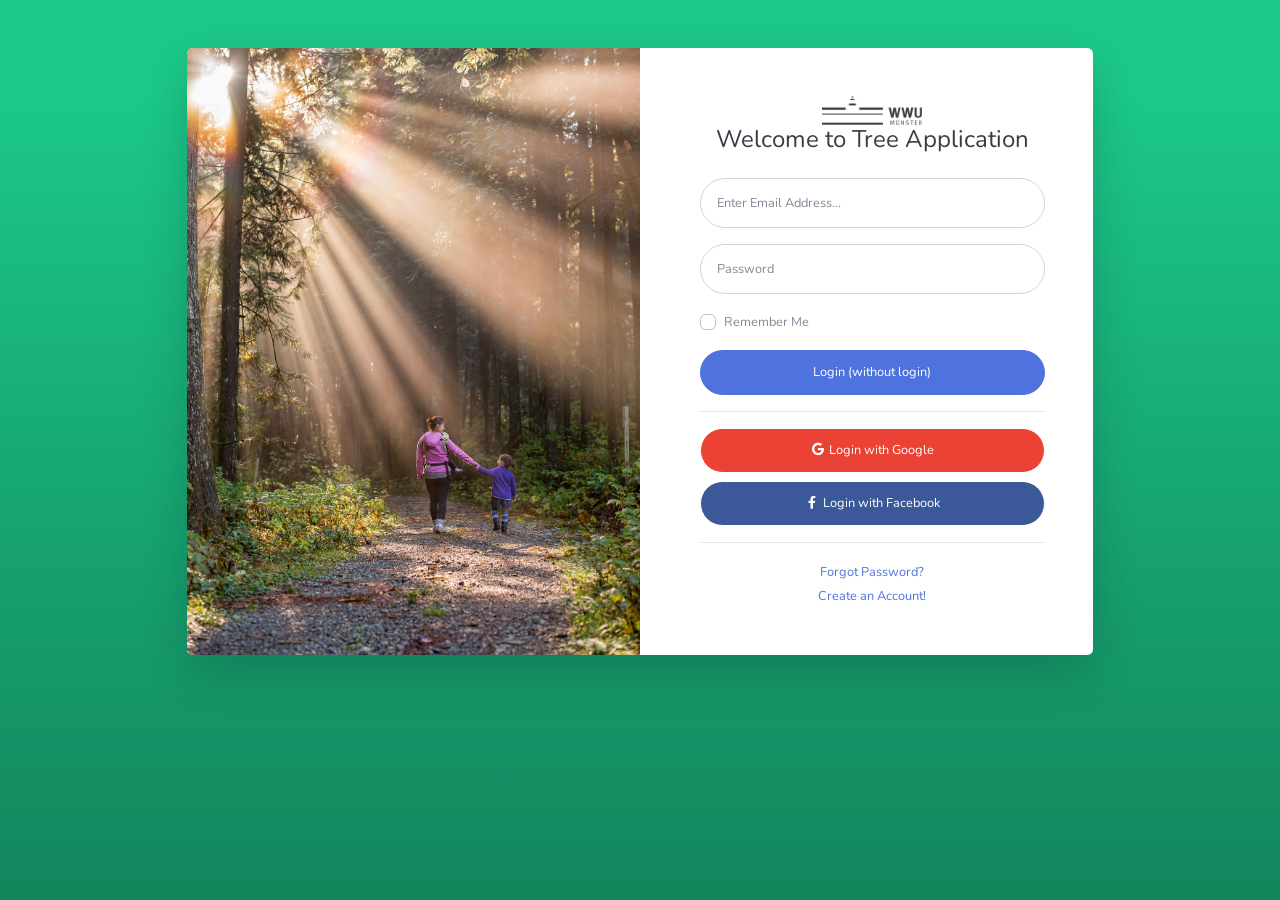
==== index.html @ 6c8595d1 "first commit (dashboard, loginpage,map)" ====
<!DOCTYPE html>
<html lang="en">

<head>

    <meta charset="utf-8">
    <meta http-equiv="X-UA-Compatible" content="IE=edge">
    <meta name="viewport" content="width=device-width, initial-scale=1, shrink-to-fit=no">
    <meta name="description" content="">
    <meta name="author" content="">

    <title>Tree App - GINS</title>

    <!-- Custom fonts for this template-->
    <link href="vendor/fontawesome-free/css/all.min.css" rel="stylesheet" type="text/css">
    <link
        href="https://fonts.googleapis.com/css?family=Nunito:200,200i,300,300i,400,400i,600,600i,700,700i,800,800i,900,900i"
        rel="stylesheet">

    <!-- Custom styles for this template-->
    <link href="css/sb-admin-2.min.css" rel="stylesheet">

</head>

<body class="bg-gradient-success">

    <div class="container">

        <!-- Outer Row -->
        <div class="row justify-content-center">

            <div class="col-xl-10 col-lg-12 col-md-9">

                <div class="card o-hidden border-0 shadow-lg my-5">
                    <div class="card-body p-0">
                        <!-- Nested Row within Card Body -->
                        <div class="row">
                            <div class="col-lg-6 d-none d-lg-block bg-login-image"></div>
                            <div class="col-lg-6">
                                <div class="p-5">
                                    <div class="text-center">
                                        <img src="img/Logo_WWU_Münster.png" width="100px">
                                        <h1 class="h4 text-gray-900 mb-4">Welcome to Tree Application</h1>
                                    </div>
                                    <form class="user">
                                        <div class="form-group">
                                            <input type="email" class="form-control form-control-user"
                                                id="exampleInputEmail" aria-describedby="emailHelp"
                                                placeholder="Enter Email Address...">
                                        </div>
                                        <div class="form-group">
                                            <input type="password" class="form-control form-control-user"
                                                id="exampleInputPassword" placeholder="Password">
                                        </div>
                                        <div class="form-group">
                                            <div class="custom-control custom-checkbox small">
                                                <input type="checkbox" class="custom-control-input" id="customCheck">
                                                <label class="custom-control-label" for="customCheck">Remember
                                                    Me</label>
                                            </div>
                                        </div>
                                        <a href="treeapp.html" class="btn btn-primary btn-user btn-block">
                                            Login (without login)
                                        </a>
                                        <hr>
                                        <a href="404.html" class="btn btn-google btn-user btn-block">
                                            <i class="fab fa-google fa-fw"></i> Login with Google
                                        </a>
                                        <a href="404.html" class="btn btn-facebook btn-user btn-block">
                                            <i class="fab fa-facebook-f fa-fw"></i> Login with Facebook
                                        </a>
                                    </form>
                                    <hr>
                                    <div class="text-center">
                                        <a class="small" href="forgot-password.html">Forgot Password?</a>
                                    </div>
                                    <div class="text-center">
                                        <a class="small" href="register.html">Create an Account!</a>
                                    </div>
                                </div>
                            </div>
                        </div>
                    </div>
                </div>

            </div>

        </div>

    </div>

    <!-- Bootstrap core JavaScript-->
    <script src="vendor/jquery/jquery.min.js"></script>
    <script src="vendor/bootstrap/js/bootstrap.bundle.min.js"></script>

    <!-- Core plugin JavaScript-->
    <script src="vendor/jquery-easing/jquery.easing.min.js"></script>

    <!-- Custom scripts for all pages-->
    <script src="js/sb-admin-2.min.js"></script>

</body>

</html>
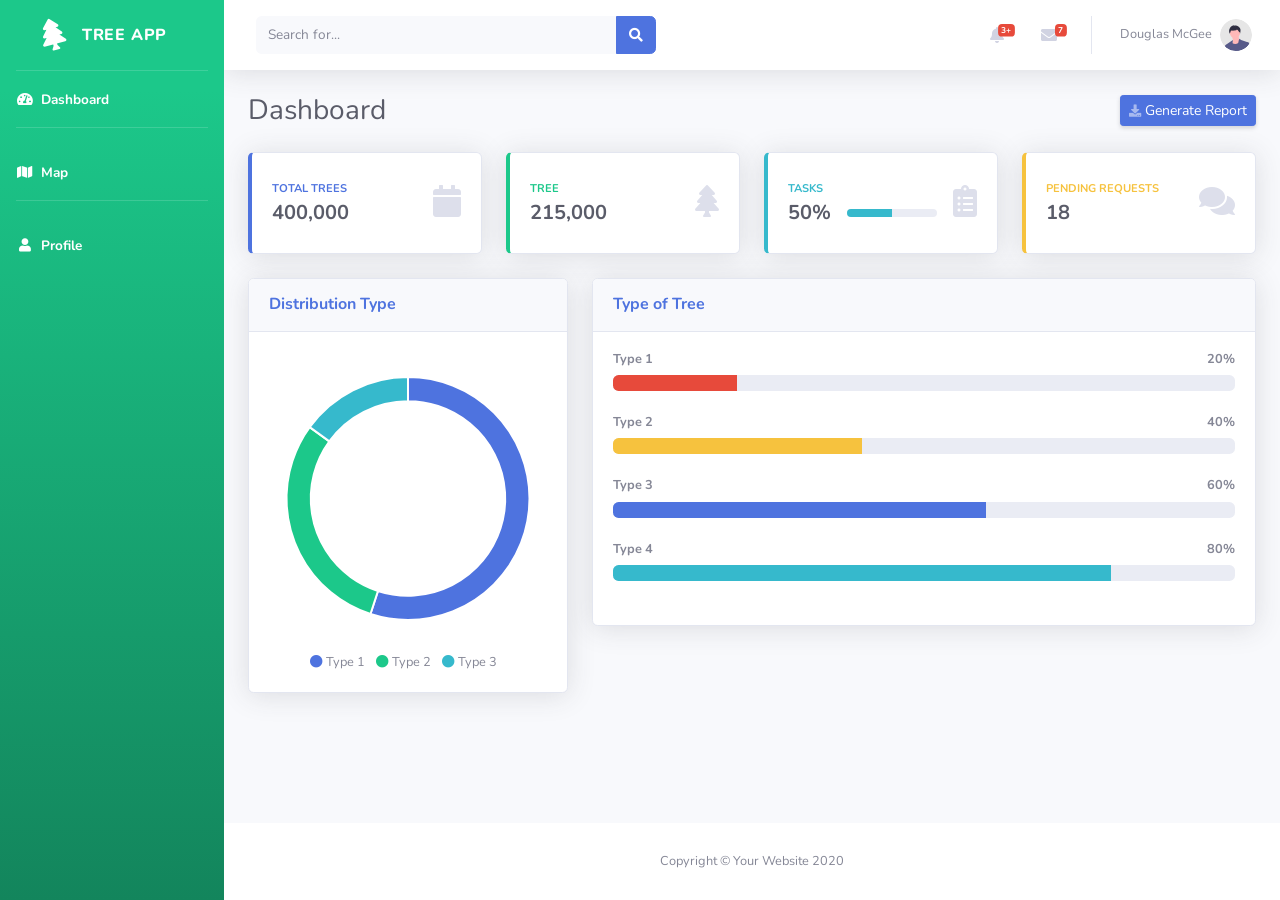
==== commit bd6128b8: "changes 20201223" ====
--- a/index.html
+++ b/index.html
@@ -9,7 +9,7 @@
     <meta name="description" content="">
     <meta name="author" content="">
 
-    <title>Tree App - GINS</title>
+    <title>TreeApp - Dashboard</title>
 
     <!-- Custom fonts for this template-->
     <link href="vendor/fontawesome-free/css/all.min.css" rel="stylesheet" type="text/css">
@@ -22,71 +22,477 @@
 
 </head>
 
-<body class="bg-gradient-success">
-
-    <div class="container">
-
-        <!-- Outer Row -->
-        <div class="row justify-content-center">
-
-            <div class="col-xl-10 col-lg-12 col-md-9">
-
-                <div class="card o-hidden border-0 shadow-lg my-5">
-                    <div class="card-body p-0">
-                        <!-- Nested Row within Card Body -->
-                        <div class="row">
-                            <div class="col-lg-6 d-none d-lg-block bg-login-image"></div>
-                            <div class="col-lg-6">
-                                <div class="p-5">
-                                    <div class="text-center">
-                                        <img src="img/Logo_WWU_Münster.png" width="100px">
-                                        <h1 class="h4 text-gray-900 mb-4">Welcome to Tree Application</h1>
-                                    </div>
-                                    <form class="user">
-                                        <div class="form-group">
-                                            <input type="email" class="form-control form-control-user"
-                                                id="exampleInputEmail" aria-describedby="emailHelp"
-                                                placeholder="Enter Email Address...">
-                                        </div>
-                                        <div class="form-group">
-                                            <input type="password" class="form-control form-control-user"
-                                                id="exampleInputPassword" placeholder="Password">
-                                        </div>
-                                        <div class="form-group">
-                                            <div class="custom-control custom-checkbox small">
-                                                <input type="checkbox" class="custom-control-input" id="customCheck">
-                                                <label class="custom-control-label" for="customCheck">Remember
-                                                    Me</label>
+<body id="page-top">
+
+    <!-- Page Wrapper -->
+    <div id="wrapper">
+
+        <!-- Sidebar -->
+        <ul class="navbar-nav bg-gradient-success sidebar sidebar-dark accordion" id="accordionSidebar">
+
+            <!-- Sidebar - Brand -->
+            <a class="sidebar-brand d-flex align-items-center justify-content-center" href="index.html">
+                <div class="sidebar-brand-icon rotate-n-15">
+                    <i class="fas fa-tree"></i>
+                </div>
+                <div class="sidebar-brand-text mx-3">Tree App</div>
+            </a>
+
+            <!-- Divider -->
+            <hr class="sidebar-divider my-0">
+
+            <!-- Nav Item - Dashboard -->
+            <li class="nav-item active">
+                <a class="nav-link" href="index.html">
+                    <i class="fas fa-fw fa-tachometer-alt"></i>
+                    <span>Dashboard</span></a>
+            </li>
+
+            <!-- Divider -->
+            <hr class="sidebar-divider">
+
+             <!-- Nav Item - Dashboard -->
+            <li class="nav-item active">
+                <a class="nav-link" href="map.html">
+                    <i class="fas fa-fw fa-map"></i>
+                    <span>Map</span></a>
+            </li>
+
+            <!-- Divider -->
+            <hr class="sidebar-divider">
+
+            <li class="nav-item active">
+                <a class="nav-link" href="profile.html">
+                    <i class="fas fa-fw fa-user"></i>
+                    <span>Profile</span></a>
+            </li>
+
+        </ul>
+        <!-- End of Sidebar -->
+
+        <!-- Content Wrapper -->
+        <div id="content-wrapper" class="d-flex flex-column">
+
+            <!-- Main Content -->
+            <div id="content">
+
+                <!-- Topbar -->
+                <nav class="navbar navbar-expand navbar-light bg-white topbar mb-4 static-top shadow">
+
+                    <!-- Sidebar Toggle (Topbar) -->
+                    <button id="sidebarToggleTop" class="btn btn-link d-md-none rounded-circle mr-3">
+                        <i class="fa fa-bars"></i>
+                    </button>
+
+                    <!-- Topbar Search -->
+                    <form
+                        class="d-none d-sm-inline-block form-inline mr-auto ml-md-3 my-2 my-md-0 mw-100 navbar-search">
+                        <div class="input-group">
+                            <input type="text" class="form-control bg-light border-0 small" placeholder="Search for..."
+                                aria-label="Search" aria-describedby="basic-addon2">
+                            <div class="input-group-append">
+                                <button class="btn btn-primary" type="button">
+                                    <i class="fas fa-search fa-sm"></i>
+                                </button>
+                            </div>
+                        </div>
+                    </form>
+
+                    <!-- Topbar Navbar -->
+                    <ul class="navbar-nav ml-auto">
+
+                        <!-- Nav Item - Search Dropdown (Visible Only XS) -->
+                        <li class="nav-item dropdown no-arrow d-sm-none">
+                            <a class="nav-link dropdown-toggle" href="#" id="searchDropdown" role="button"
+                                data-toggle="dropdown" aria-haspopup="true" aria-expanded="false">
+                                <i class="fas fa-search fa-fw"></i>
+                            </a>
+                            <!-- Dropdown - Messages -->
+                            <div class="dropdown-menu dropdown-menu-right p-3 shadow animated--grow-in"
+                                aria-labelledby="searchDropdown">
+                                <form class="form-inline mr-auto w-100 navbar-search">
+                                    <div class="input-group">
+                                        <input type="text" class="form-control bg-light border-0 small"
+                                            placeholder="Search for..." aria-label="Search"
+                                            aria-describedby="basic-addon2">
+                                        <div class="input-group-append">
+                                            <button class="btn btn-primary" type="button">
+                                                <i class="fas fa-search fa-sm"></i>
+                                            </button>
+                                        </div>
+                                    </div>
+                                </form>
+                            </div>
+                        </li>
+
+                        <!-- Nav Item - Alerts -->
+                        <li class="nav-item dropdown no-arrow mx-1">
+                            <a class="nav-link dropdown-toggle" href="#" id="alertsDropdown" role="button"
+                                data-toggle="dropdown" aria-haspopup="true" aria-expanded="false">
+                                <i class="fas fa-bell fa-fw"></i>
+                                <!-- Counter - Alerts -->
+                                <span class="badge badge-danger badge-counter">3+</span>
+                            </a>
+                            <!-- Dropdown - Alerts -->
+                            <div class="dropdown-list dropdown-menu dropdown-menu-right shadow animated--grow-in"
+                                aria-labelledby="alertsDropdown">
+                                <h6 class="dropdown-header">
+                                    Alerts Center
+                                </h6>
+                                <a class="dropdown-item d-flex align-items-center" href="#">
+                                    <div class="mr-3">
+                                        <div class="icon-circle bg-primary">
+                                            <i class="fas fa-file-alt text-white"></i>
+                                        </div>
+                                    </div>
+                                    <div>
+                                        <div class="small text-gray-500">December 12, 2019</div>
+                                        <span class="font-weight-bold">A new monthly report is ready to download!</span>
+                                    </div>
+                                </a>
+                                <a class="dropdown-item d-flex align-items-center" href="#">
+                                    <div class="mr-3">
+                                        <div class="icon-circle bg-success">
+                                            <i class="fas fa-donate text-white"></i>
+                                        </div>
+                                    </div>
+                                    <div>
+                                        <div class="small text-gray-500">December 7, 2019</div>
+                                        $290.29 has been deposited into your account!
+                                    </div>
+                                </a>
+                                <a class="dropdown-item d-flex align-items-center" href="#">
+                                    <div class="mr-3">
+                                        <div class="icon-circle bg-warning">
+                                            <i class="fas fa-exclamation-triangle text-white"></i>
+                                        </div>
+                                    </div>
+                                    <div>
+                                        <div class="small text-gray-500">December 2, 2019</div>
+                                        Spending Alert: We've noticed unusually high spending for your account.
+                                    </div>
+                                </a>
+                                <a class="dropdown-item text-center small text-gray-500" href="#">Show All Alerts</a>
+                            </div>
+                        </li>
+
+                        <!-- Nav Item - Messages -->
+                        <li class="nav-item dropdown no-arrow mx-1">
+                            <a class="nav-link dropdown-toggle" href="#" id="messagesDropdown" role="button"
+                                data-toggle="dropdown" aria-haspopup="true" aria-expanded="false">
+                                <i class="fas fa-envelope fa-fw"></i>
+                                <!-- Counter - Messages -->
+                                <span class="badge badge-danger badge-counter">7</span>
+                            </a>
+                            <!-- Dropdown - Messages -->
+                            <div class="dropdown-list dropdown-menu dropdown-menu-right shadow animated--grow-in"
+                                aria-labelledby="messagesDropdown">
+                                <h6 class="dropdown-header">
+                                    Message Center
+                                </h6>
+                                <a class="dropdown-item d-flex align-items-center" href="#">
+                                    <div class="dropdown-list-image mr-3">
+                                        <img class="rounded-circle" src="img/undraw_profile_1.svg"
+                                            alt="">
+                                        <div class="status-indicator bg-success"></div>
+                                    </div>
+                                    <div class="font-weight-bold">
+                                        <div class="text-truncate">Hi there! I am wondering if you can help me with a
+                                            problem I've been having.</div>
+                                        <div class="small text-gray-500">Emily Fowler · 58m</div>
+                                    </div>
+                                </a>
+                                <a class="dropdown-item d-flex align-items-center" href="#">
+                                    <div class="dropdown-list-image mr-3">
+                                        <img class="rounded-circle" src="img/undraw_profile_2.svg"
+                                            alt="">
+                                        <div class="status-indicator"></div>
+                                    </div>
+                                    <div>
+                                        <div class="text-truncate">I have the photos that you ordered last month, how
+                                            would you like them sent to you?</div>
+                                        <div class="small text-gray-500">Jae Chun · 1d</div>
+                                    </div>
+                                </a>
+                                <a class="dropdown-item d-flex align-items-center" href="#">
+                                    <div class="dropdown-list-image mr-3">
+                                        <img class="rounded-circle" src="img/undraw_profile_3.svg"
+                                            alt="">
+                                        <div class="status-indicator bg-warning"></div>
+                                    </div>
+                                    <div>
+                                        <div class="text-truncate">Last month's report looks great, I am very happy with
+                                            the progress so far, keep up the good work!</div>
+                                        <div class="small text-gray-500">Morgan Alvarez · 2d</div>
+                                    </div>
+                                </a>
+                                <a class="dropdown-item d-flex align-items-center" href="#">
+                                    <div class="dropdown-list-image mr-3">
+                                        <img class="rounded-circle" src="https://source.unsplash.com/Mv9hjnEUHR4/60x60"
+                                            alt="">
+                                        <div class="status-indicator bg-success"></div>
+                                    </div>
+                                    <div>
+                                        <div class="text-truncate">Am I a good boy? The reason I ask is because someone
+                                            told me that people say this to all dogs, even if they aren't good...</div>
+                                        <div class="small text-gray-500">Chicken the Dog · 2w</div>
+                                    </div>
+                                </a>
+                                <a class="dropdown-item text-center small text-gray-500" href="#">Read More Messages</a>
+                            </div>
+                        </li>
+
+                        <div class="topbar-divider d-none d-sm-block"></div>
+
+                        <!-- Nav Item - User Information -->
+                        <li class="nav-item dropdown no-arrow">
+                            <a class="nav-link dropdown-toggle" href="#" id="userDropdown" role="button"
+                                data-toggle="dropdown" aria-haspopup="true" aria-expanded="false">
+                                <span class="mr-2 d-none d-lg-inline text-gray-600 small">Douglas McGee</span>
+                                <img class="img-profile rounded-circle"
+                                    src="img/undraw_profile.svg">
+                            </a>
+                            <!-- Dropdown - User Information -->
+                            <div class="dropdown-menu dropdown-menu-right shadow animated--grow-in"
+                                aria-labelledby="userDropdown">
+                                <a class="dropdown-item" href="#">
+                                    <i class="fas fa-user fa-sm fa-fw mr-2 text-gray-400"></i>
+                                    Profile
+                                </a>
+                                <a class="dropdown-item" href="#">
+                                    <i class="fas fa-cogs fa-sm fa-fw mr-2 text-gray-400"></i>
+                                    Settings
+                                </a>
+                                <a class="dropdown-item" href="#">
+                                    <i class="fas fa-list fa-sm fa-fw mr-2 text-gray-400"></i>
+                                    Activity Log
+                                </a>
+                                <div class="dropdown-divider"></div>
+                                <a class="dropdown-item" href="#" data-toggle="modal" data-target="#logoutModal">
+                                    <i class="fas fa-sign-out-alt fa-sm fa-fw mr-2 text-gray-400"></i>
+                                    Logout
+                                </a>
+                            </div>
+                        </li>
+
+                    </ul>
+
+                </nav>
+                <!-- End of Topbar -->
+
+                <!-- Begin Page Content -->
+                <div class="container-fluid">
+
+                    <!-- Page Heading -->
+                    <div class="d-sm-flex align-items-center justify-content-between mb-4">
+                        <h1 class="h3 mb-0 text-gray-800">Dashboard</h1>
+                        <a href="#" class="d-none d-sm-inline-block btn btn-sm btn-primary shadow-sm"><i
+                                class="fas fa-download fa-sm text-white-50"></i> Generate Report</a>
+                    </div>
+
+                    <!-- Content Row -->
+                    <div class="row">
+
+                        <!-- Earnings (Monthly) Card Example -->
+                        <div class="col-xl-3 col-md-6 mb-4">
+                            <div class="card border-left-primary shadow h-100 py-2">
+                                <div class="card-body">
+                                    <div class="row no-gutters align-items-center">
+                                        <div class="col mr-2">
+                                            <div class="text-xs font-weight-bold text-primary text-uppercase mb-1">
+                                                Total Trees</div>
+                                            <div class="h5 mb-0 font-weight-bold text-gray-800">400,000</div>
+                                        </div>
+                                        <div class="col-auto">
+                                            <i class="fas fa-calendar fa-2x text-gray-300"></i>
+                                        </div>
+                                    </div>
+                                </div>
+                            </div>
+                        </div>
+
+                        <!-- Earnings (Monthly) Card Example -->
+                        <div class="col-xl-3 col-md-6 mb-4">
+                            <div class="card border-left-success shadow h-100 py-2">
+                                <div class="card-body">
+                                    <div class="row no-gutters align-items-center">
+                                        <div class="col mr-2">
+                                            <div class="text-xs font-weight-bold text-success text-uppercase mb-1">
+                                                Tree</div>
+                                            <div class="h5 mb-0 font-weight-bold text-gray-800">215,000</div>
+                                        </div>
+                                        <div class="col-auto">
+                                            <i class="fas fa-tree fa-2x text-gray-300"></i>
+                                        </div>
+                                    </div>
+                                </div>
+                            </div>
+                        </div>
+
+                        <!-- Earnings (Monthly) Card Example -->
+                        <div class="col-xl-3 col-md-6 mb-4">
+                            <div class="card border-left-info shadow h-100 py-2">
+                                <div class="card-body">
+                                    <div class="row no-gutters align-items-center">
+                                        <div class="col mr-2">
+                                            <div class="text-xs font-weight-bold text-info text-uppercase mb-1">Tasks
                                             </div>
-                                        </div>
-                                        <a href="treeapp.html" class="btn btn-primary btn-user btn-block">
-                                            Login (without login)
-                                        </a>
-                                        <hr>
-                                        <a href="404.html" class="btn btn-google btn-user btn-block">
-                                            <i class="fab fa-google fa-fw"></i> Login with Google
-                                        </a>
-                                        <a href="404.html" class="btn btn-facebook btn-user btn-block">
-                                            <i class="fab fa-facebook-f fa-fw"></i> Login with Facebook
-                                        </a>
-                                    </form>
-                                    <hr>
-                                    <div class="text-center">
-                                        <a class="small" href="forgot-password.html">Forgot Password?</a>
-                                    </div>
-                                    <div class="text-center">
-                                        <a class="small" href="register.html">Create an Account!</a>
-                                    </div>
-                                </div>
-                            </div>
-                        </div>
+                                            <div class="row no-gutters align-items-center">
+                                                <div class="col-auto">
+                                                    <div class="h5 mb-0 mr-3 font-weight-bold text-gray-800">50%</div>
+                                                </div>
+                                                <div class="col">
+                                                    <div class="progress progress-sm mr-2">
+                                                        <div class="progress-bar bg-info" role="progressbar"
+                                                            style="width: 50%" aria-valuenow="50" aria-valuemin="0"
+                                                            aria-valuemax="100"></div>
+                                                    </div>
+                                                </div>
+                                            </div>
+                                        </div>
+                                        <div class="col-auto">
+                                            <i class="fas fa-clipboard-list fa-2x text-gray-300"></i>
+                                        </div>
+                                    </div>
+                                </div>
+                            </div>
+                        </div>
+
+                        <!-- Pending Requests Card Example -->
+                        <div class="col-xl-3 col-md-6 mb-4">
+                            <div class="card border-left-warning shadow h-100 py-2">
+                                <div class="card-body">
+                                    <div class="row no-gutters align-items-center">
+                                        <div class="col mr-2">
+                                            <div class="text-xs font-weight-bold text-warning text-uppercase mb-1">
+                                                Pending Requests</div>
+                                            <div class="h5 mb-0 font-weight-bold text-gray-800">18</div>
+                                        </div>
+                                        <div class="col-auto">
+                                            <i class="fas fa-comments fa-2x text-gray-300"></i>
+                                        </div>
+                                    </div>
+                                </div>
+                            </div>
+                        </div>
+                    </div>
+
+                    <!-- Content Row -->
+
+                    <div class="row">
+
+                        <!-- Pie Chart -->
+                        <div class="col-xl-4 col-lg-5">
+                            <div class="card shadow mb-4">
+                                <!-- Card Header - Dropdown -->
+                                <div
+                                    class="card-header py-3 d-flex flex-row align-items-center justify-content-between">
+                                    <h6 class="m-0 font-weight-bold text-primary">Distribution Type</h6>
+                                </div>
+                                <!-- Card Body -->
+                                <div class="card-body">
+                                    <div class="chart-pie pt-4 pb-2">
+                                        <canvas id="myPieChart"></canvas>
+                                    </div>
+                                    <div class="mt-4 text-center small">
+                                        <span class="mr-2">
+                                            <i class="fas fa-circle text-primary"></i> Type 1
+                                        </span>
+                                        <span class="mr-2">
+                                            <i class="fas fa-circle text-success"></i> Type 2
+                                        </span>
+                                        <span class="mr-2">
+                                            <i class="fas fa-circle text-info"></i> Type 3
+                                        </span>
+                                    </div>
+                                </div>
+                            </div>
+                        </div>
+
+                        <!-- Content Column -->
+                        <div class="col-lg-8 mb-4">
+
+                            <!-- Project Card Example -->
+                            <div class="card shadow mb-4">
+                                <div class="card-header py-3">
+                                    <h6 class="m-0 font-weight-bold text-primary">Type of Tree</h6>
+                                </div>
+                                <div class="card-body">
+                                    <h4 class="small font-weight-bold">Type 1<span
+                                            class="float-right">20%</span></h4>
+                                    <div class="progress mb-4">
+                                        <div class="progress-bar bg-danger" role="progressbar" style="width: 20%"
+                                            aria-valuenow="20" aria-valuemin="0" aria-valuemax="100"></div>
+                                    </div>
+                                    <h4 class="small font-weight-bold">Type 2 <span
+                                            class="float-right">40%</span></h4>
+                                    <div class="progress mb-4">
+                                        <div class="progress-bar bg-warning" role="progressbar" style="width: 40%"
+                                            aria-valuenow="40" aria-valuemin="0" aria-valuemax="100"></div>
+                                    </div>
+                                    <h4 class="small font-weight-bold">Type 3 <span
+                                            class="float-right">60%</span></h4>
+                                    <div class="progress mb-4">
+                                        <div class="progress-bar" role="progressbar" style="width: 60%"
+                                            aria-valuenow="80" aria-valuemin="0" aria-valuemax="100"></div>
+                                    </div>
+                                    <h4 class="small font-weight-bold">Type 4 <span
+                                            class="float-right">80%</span></h4>
+                                    <div class="progress mb-4">
+                                        <div class="progress-bar bg-info" role="progressbar" style="width: 80%"
+                                            aria-valuenow="50" aria-valuemin="0" aria-valuemax="100"></div>
+                                    </div>
+                                </div>
+                            </div>
+                        </div>
+
+                    </div>
+
+                </div>
+                <!-- /.container-fluid -->
+
+            </div>
+            <!-- End of Main Content -->
+
+            <!-- Footer -->
+            <footer class="sticky-footer bg-white">
+                <div class="container my-auto">
+                    <div class="copyright text-center my-auto">
+                        <span>Copyright &copy; Your Website 2020</span>
                     </div>
                 </div>
-
+            </footer>
+            <!-- End of Footer -->
+
+        </div>
+        <!-- End of Content Wrapper -->
+
+    </div>
+    <!-- End of Page Wrapper -->
+
+    <!-- Scroll to Top Button-->
+    <a class="scroll-to-top rounded" href="#page-top">
+        <i class="fas fa-angle-up"></i>
+    </a>
+
+    <!-- Logout Modal-->
+    <div class="modal fade" id="logoutModal" tabindex="-1" role="dialog" aria-labelledby="exampleModalLabel"
+        aria-hidden="true">
+        <div class="modal-dialog" role="document">
+            <div class="modal-content">
+                <div class="modal-header">
+                    <h5 class="modal-title" id="exampleModalLabel">Ready to Leave?</h5>
+                    <button class="close" type="button" data-dismiss="modal" aria-label="Close">
+                        <span aria-hidden="true">×</span>
+                    </button>
+                </div>
+                <div class="modal-body">Select "Logout" below if you are ready to end your current session.</div>
+                <div class="modal-footer">
+                    <button class="btn btn-secondary" type="button" data-dismiss="modal">Cancel</button>
+                    <a class="btn btn-primary" href="indext.html">Logout</a>
+                </div>
             </div>
-
         </div>
-
     </div>
 
     <!-- Bootstrap core JavaScript-->
@@ -99,6 +505,13 @@
     <!-- Custom scripts for all pages-->
     <script src="js/sb-admin-2.min.js"></script>
 
+    <!-- Page level plugins -->
+    <script src="vendor/chart.js/Chart.min.js"></script>
+
+    <!-- Page level custom scripts -->
+    <script src="js/demo/chart-area-demo.js"></script>
+    <script src="js/demo/chart-pie-demo.js"></script>
+
 </body>
 
 </html>
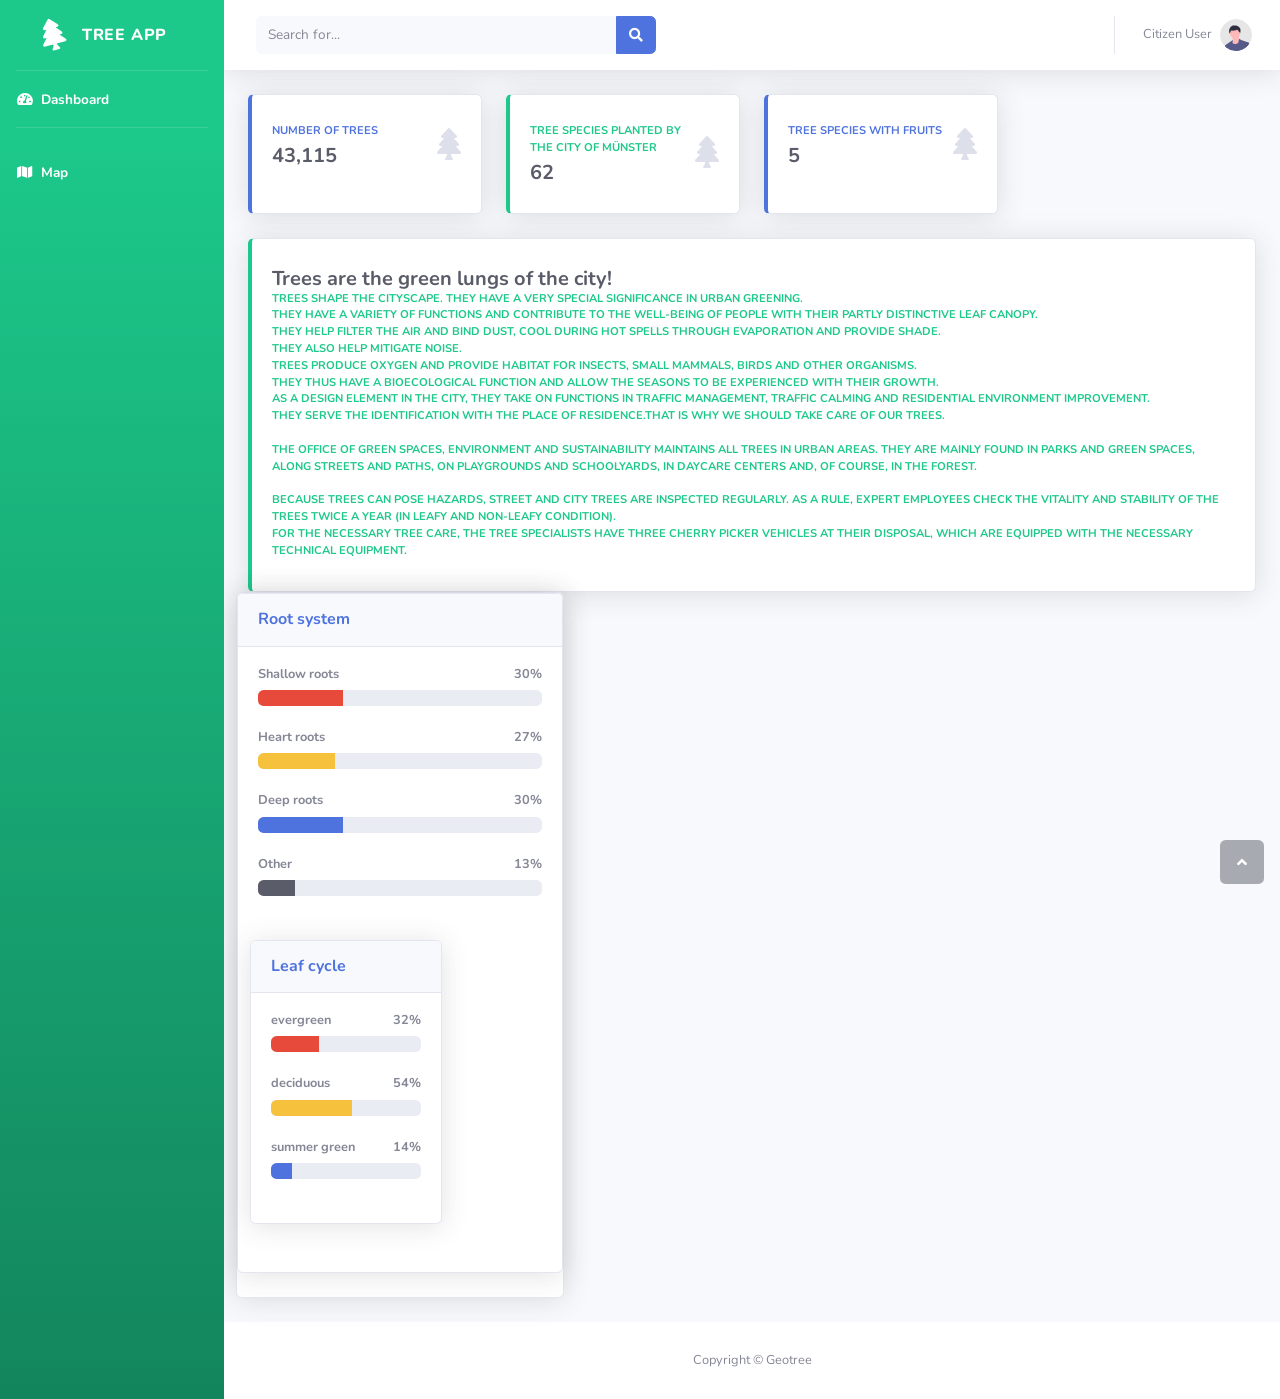
==== commit 28596642: "Merge Branches" ====
--- a/index.html
+++ b/index.html
@@ -59,13 +59,13 @@
             </li>
 
             <!-- Divider -->
-            <hr class="sidebar-divider">
+           <!--  <hr class="sidebar-divider">
 
             <li class="nav-item active">
                 <a class="nav-link" href="profile.html">
                     <i class="fas fa-fw fa-user"></i>
                     <span>Profile</span></a>
-            </li>
+            </li>-->
 
         </ul>
         <!-- End of Sidebar -->
@@ -126,15 +126,15 @@
                         </li>
 
                         <!-- Nav Item - Alerts -->
-                        <li class="nav-item dropdown no-arrow mx-1">
+                        <!--<li class="nav-item dropdown no-arrow mx-1">
                             <a class="nav-link dropdown-toggle" href="#" id="alertsDropdown" role="button"
                                 data-toggle="dropdown" aria-haspopup="true" aria-expanded="false">
                                 <i class="fas fa-bell fa-fw"></i>
-                                <!-- Counter - Alerts -->
-                                <span class="badge badge-danger badge-counter">3+</span>
+                                <! Counter - Alerts -->
+                                <!--<span class="badge badge-danger badge-counter">3+</span>-->
                             </a>
                             <!-- Dropdown - Alerts -->
-                            <div class="dropdown-list dropdown-menu dropdown-menu-right shadow animated--grow-in"
+                            <!--<div class="dropdown-list dropdown-menu dropdown-menu-right shadow animated--grow-in"
                                 aria-labelledby="alertsDropdown">
                                 <h6 class="dropdown-header">
                                     Alerts Center
@@ -173,19 +173,19 @@
                                     </div>
                                 </a>
                                 <a class="dropdown-item text-center small text-gray-500" href="#">Show All Alerts</a>
-                            </div>
-                        </li>
+                            </div>-->
+                       <!-- </li>-->
 
                         <!-- Nav Item - Messages -->
-                        <li class="nav-item dropdown no-arrow mx-1">
+                       <!--  <li class="nav-item dropdown no-arrow mx-1">
                             <a class="nav-link dropdown-toggle" href="#" id="messagesDropdown" role="button"
                                 data-toggle="dropdown" aria-haspopup="true" aria-expanded="false">
-                                <i class="fas fa-envelope fa-fw"></i>
+                                <i class="fas fa-envelope fa-fw"></i>-->
                                 <!-- Counter - Messages -->
-                                <span class="badge badge-danger badge-counter">7</span>
-                            </a>
+                                <!--<span class="badge badge-danger badge-counter">7</span>-->
+                            <!--</a>-->
                             <!-- Dropdown - Messages -->
-                            <div class="dropdown-list dropdown-menu dropdown-menu-right shadow animated--grow-in"
+                           <!--  <div class="dropdown-list dropdown-menu dropdown-menu-right shadow animated--grow-in"
                                 aria-labelledby="messagesDropdown">
                                 <h6 class="dropdown-header">
                                     Message Center
@@ -240,7 +240,7 @@
                                 </a>
                                 <a class="dropdown-item text-center small text-gray-500" href="#">Read More Messages</a>
                             </div>
-                        </li>
+                        </li>-->
 
                         <div class="topbar-divider d-none d-sm-block"></div>
 
@@ -248,12 +248,12 @@
                         <li class="nav-item dropdown no-arrow">
                             <a class="nav-link dropdown-toggle" href="#" id="userDropdown" role="button"
                                 data-toggle="dropdown" aria-haspopup="true" aria-expanded="false">
-                                <span class="mr-2 d-none d-lg-inline text-gray-600 small">Douglas McGee</span>
+                                <span class="mr-2 d-none d-lg-inline text-gray-600 small">Citizen User</span>
                                 <img class="img-profile rounded-circle"
                                     src="img/undraw_profile.svg">
                             </a>
                             <!-- Dropdown - User Information -->
-                            <div class="dropdown-menu dropdown-menu-right shadow animated--grow-in"
+                            <!--  <div class="dropdown-menu dropdown-menu-right shadow animated--grow-in"
                                 aria-labelledby="userDropdown">
                                 <a class="dropdown-item" href="#">
                                     <i class="fas fa-user fa-sm fa-fw mr-2 text-gray-400"></i>
@@ -272,7 +272,7 @@
                                     <i class="fas fa-sign-out-alt fa-sm fa-fw mr-2 text-gray-400"></i>
                                     Logout
                                 </a>
-                            </div>
+                            </div>-->
                         </li>
 
                     </ul>
@@ -283,54 +283,75 @@
                 <!-- Begin Page Content -->
                 <div class="container-fluid">
 
-                    <!-- Page Heading -->
-                    <div class="d-sm-flex align-items-center justify-content-between mb-4">
+                   <!-- Page Heading -->
+                  <!--   <div class="d-sm-flex align-items-center justify-content-between mb-4">
                         <h1 class="h3 mb-0 text-gray-800">Dashboard</h1>
                         <a href="#" class="d-none d-sm-inline-block btn btn-sm btn-primary shadow-sm"><i
                                 class="fas fa-download fa-sm text-white-50"></i> Generate Report</a>
                     </div>
-
+-->
                     <!-- Content Row -->
                     <div class="row">
-
-                        <!-- Earnings (Monthly) Card Example -->
+   <!-- Earnings (Monthly) Card Example -->
                         <div class="col-xl-3 col-md-6 mb-4">
                             <div class="card border-left-primary shadow h-100 py-2">
                                 <div class="card-body">
                                     <div class="row no-gutters align-items-center">
                                         <div class="col mr-2">
                                             <div class="text-xs font-weight-bold text-primary text-uppercase mb-1">
-                                                Total Trees</div>
-                                            <div class="h5 mb-0 font-weight-bold text-gray-800">400,000</div>
-                                        </div>
-                                        <div class="col-auto">
-                                            <i class="fas fa-calendar fa-2x text-gray-300"></i>
+                                                Number of trees </div>
+                                            <div class="h5 mb-0 font-weight-bold text-gray-800">43,115</div>
+                                        </div>
+                                          <div class="col-auto">
+                                            <i class="fas fa-tree fa-2x text-gray-300"></i>
                                         </div>
                                     </div>
                                 </div>
                             </div>
                         </div>
-
                         <!-- Earnings (Monthly) Card Example -->
-                        <div class="col-xl-3 col-md-6 mb-4">
+                         <div class="col-xl-3 col-md-6 mb-4">
                             <div class="card border-left-success shadow h-100 py-2">
                                 <div class="card-body">
                                     <div class="row no-gutters align-items-center">
                                         <div class="col mr-2">
                                             <div class="text-xs font-weight-bold text-success text-uppercase mb-1">
-                                                Tree</div>
-                                            <div class="h5 mb-0 font-weight-bold text-gray-800">215,000</div>
-                                        </div>
+                                                Tree species planted by the city of Münster</div>
+                                            <div class="h5 mb-0 font-weight-bold text-gray-800">62</div>
+                                        </div>
+                                        
                                         <div class="col-auto">
                                             <i class="fas fa-tree fa-2x text-gray-300"></i>
                                         </div>
-                                    </div>
-                                </div>
-                            </div>
+                                      
+                                        
+                                    </div>
+                                </div>
+                            </div>
+                            
                         </div>
 
                         <!-- Earnings (Monthly) Card Example -->
+                     
                         <div class="col-xl-3 col-md-6 mb-4">
+                            <div class="card border-left-primary shadow h-100 py-2">
+                                <div class="card-body">
+                                    <div class="row no-gutters align-items-center">
+                                        <div class="col mr-2">
+                                            <div class="text-xs font-weight-bold text-primary text-uppercase mb-1">
+                                               tree species with fruits</div>
+                                            <div class="h5 mb-0 font-weight-bold text-gray-800">5</div>
+                                        </div>
+                                          <div class="col-auto">
+                                            <i class="fas fa-tree fa-2x text-gray-300"></i>
+                                        </div>
+                                    </div>
+                                </div>
+                            </div>
+                        </div>
+
+                        <!-- Earnings (Monthly) Card Example -->
+                        <!--<div class="col-xl-3 col-md-6 mb-4">
                             <div class="card border-left-info shadow h-100 py-2">
                                 <div class="card-body">
                                     <div class="row no-gutters align-items-center">
@@ -356,58 +377,136 @@
                                     </div>
                                 </div>
                             </div>
-                        </div>
-
-                        <!-- Pending Requests Card Example -->
-                        <div class="col-xl-3 col-md-6 mb-4">
-                            <div class="card border-left-warning shadow h-100 py-2">
-                                <div class="card-body">
+                        </div>-->
+                  </div>
+                          
+                <div >
+                
+                            <div class="card border-left-success shadow h-100 py-2">
+                           
+                                <div class="card-body">
+                                 <div class="h5 mb-0 font-weight-bold text-gray-800">Trees are the green lungs of the city!   </div>
+                                 
                                     <div class="row no-gutters align-items-center">
                                         <div class="col mr-2">
-                                            <div class="text-xs font-weight-bold text-warning text-uppercase mb-1">
+                                            <div class="text-xs font-weight-bold text-success text-uppercase mb-1">
+                                                Trees shape the cityscape. They have a very special significance in urban greening. </br>
+                                                They have a variety of functions and contribute to the well-being of people with their partly distinctive leaf canopy. 
+                                                </br>They help filter the air and bind dust, cool during hot spells through evaporation and provide shade.</br> They also help mitigate noise. 
+                                                </br>Trees produce oxygen and provide habitat for insects, small mammals, birds and other organisms. 
+                                                </br>They thus have a bioecological function and allow the seasons to be experienced with their growth. 
+                                                </br>As a design element in the city, they take on functions in traffic management, traffic calming and residential environment improvement. 
+                                                </br>They serve the identification with the place of residence.That is why we should take care of our trees. 
+                                                </br>
+                                                </br>The Office of Green Spaces, Environment and Sustainability maintains all trees in urban areas. They are mainly found in parks and green spaces, along streets and paths, on playgrounds and schoolyards, in daycare centers and, of course, in the forest. 
+                                                
+                                                </br>
+                                                </br>Because trees can pose hazards, street and city trees are inspected regularly. As a rule, expert employees check the vitality and stability of the trees twice a year (in leafy and non-leafy condition). 
+                                                </br>For the necessary tree care, the tree specialists have three cherry picker vehicles at their disposal, which are equipped with the necessary technical equipment.
+
+                                            </div>
+                                            
+                                        </div>
+                                        
+                                       
+                                      
+                                        
+                                    </div>
+                                </div>
+                            </div>
+                            
+                        </div>
+                        <!-- Pending Requests Card Example -->
+                        <!-- <div class="col-xl-3 col-md-6 mb-4">
+                            <div class="card border-left-warning shadow h-100 py-2">
+                                <div class="card-body">
+                                    <div class="row no-gutters align-items-center">
+                                        <div class="col mr-2">
+                                           <div class="text-xs font-weight-bold text-warning text-uppercase mb-1">
                                                 Pending Requests</div>
                                             <div class="h5 mb-0 font-weight-bold text-gray-800">18</div>
                                         </div>
                                         <div class="col-auto">
                                             <i class="fas fa-comments fa-2x text-gray-300"></i>
-                                        </div>
-                                    </div>
-                                </div>
-                            </div>
+                                        </div>-->
+                                    </div>
+                                </div>
+                            <!--</div>
                         </div>
-                    </div>
+                    </div>-->
 
                     <!-- Content Row -->
 
-                    <div class="row">
-
-                        <!-- Pie Chart -->
-                        <div class="col-xl-4 col-lg-5">
-                            <div class="card shadow mb-4">
+                   <!-- <div class="row">-->
+                    
+
+                 <!-- Pie Chart -->
+                <div class="col-xl-4 col-lg-5">
+                     <div class="card shadow mb-4">
+                            
                                 <!-- Card Header - Dropdown -->
-                                <div
+                                <!-- <div
                                     class="card-header py-3 d-flex flex-row align-items-center justify-content-between">
-                                    <h6 class="m-0 font-weight-bold text-primary">Distribution Type</h6>
-                                </div>
+                                    <h6 class="m-0 font-weight-bold text-primary">Root system</h6>
+                                </div>-->
                                 <!-- Card Body -->
-                                <div class="card-body">
+                                <!-- <div class="card-body">
                                     <div class="chart-pie pt-4 pb-2">
                                         <canvas id="myPieChart"></canvas>
                                     </div>
                                     <div class="mt-4 text-center small">
                                         <span class="mr-2">
-                                            <i class="fas fa-circle text-primary"></i> Type 1
+                                            <i class="fas fa-circle text-primary"></i> evergreen
+                                            <span
+                                            class="float-right">30%</span>
                                         </span>
                                         <span class="mr-2">
-                                            <i class="fas fa-circle text-success"></i> Type 2
+                                            <i class="fas fa-circle text-success"></i> deciduous
                                         </span>
                                         <span class="mr-2">
-                                            <i class="fas fa-circle text-info"></i> Type 3
+                                            <i class="fas fa-circle text-info"></i> deep roots
                                         </span>
-                                    </div>
-                                </div>
-                            </div>
-                        </div>
+                                        </span>
+                                        <span class="mr-2">
+                                            <i class="fas fa-circle text-info"></i> other
+                                        </span>
+                                    </div>
+                                </div>
+                            </div>
+                        </div>-->
+                         <!-- Project Card Example -->
+                          <div >
+                            <div class="card shadow mb-4">
+                                <div class="card-header py-3">
+                                    <h6 class="m-0 font-weight-bold text-primary">Root system</h6>
+                                </div>
+                                <div class="card-body">
+                                    <h4 class="small font-weight-bold">Shallow roots<span
+                                            class="float-right">30%</span></h4>
+                                    <div class="progress mb-4">
+                                        <div class="progress-bar bg-danger" role="progressbar" style="width: 30%"
+                                            aria-valuenow="20" aria-valuemin="0" aria-valuemax="100"></div>
+                                    </div>
+                                    <h4 class="small font-weight-bold">Heart roots<span
+                                            class="float-right">27%</span></h4>
+                                    <div class="progress mb-4">
+                                        <div class="progress-bar bg-warning" role="progressbar" style="width: 27%"
+                                            aria-valuenow="40" aria-valuemin="0" aria-valuemax="100"></div>
+                                    </div>
+                                    <h4 class="small font-weight-bold">Deep roots <span
+                                            class="float-right">30%</span></h4>
+                                    <div class="progress mb-4">
+                                        <div class="progress-bar" role="progressbar" style="width: 30%"
+                                            aria-valuenow="80" aria-valuemin="0" aria-valuemax="100"></div>
+                                    </div>
+                                    <h4 class="small font-weight-bold">Other <span
+                                            class="float-right">13%</span></h4>
+                                    <div class="progress mb-4">
+                                        <div class="progress-bar bg-dark" role="progressbar" style="width: 13%"
+                                            aria-valuenow="80" aria-valuemin="0" aria-valuemax="100"></div>
+                                    </div>
+                                    
+                                </div>
 
                         <!-- Content Column -->
                         <div class="col-lg-8 mb-4">
@@ -415,34 +514,32 @@
                             <!-- Project Card Example -->
                             <div class="card shadow mb-4">
                                 <div class="card-header py-3">
-                                    <h6 class="m-0 font-weight-bold text-primary">Type of Tree</h6>
-                                </div>
-                                <div class="card-body">
-                                    <h4 class="small font-weight-bold">Type 1<span
-                                            class="float-right">20%</span></h4>
+                                    <h6 class="m-0 font-weight-bold text-primary">Leaf cycle</h6>
+                                </div>
+                                <div class="card-body">
+                                    <h4 class="small font-weight-bold">evergreen<span
+                                            class="float-right">32%</span></h4>
                                     <div class="progress mb-4">
-                                        <div class="progress-bar bg-danger" role="progressbar" style="width: 20%"
+                                        <div class="progress-bar bg-danger" role="progressbar" style="width: 32%"
                                             aria-valuenow="20" aria-valuemin="0" aria-valuemax="100"></div>
                                     </div>
-                                    <h4 class="small font-weight-bold">Type 2 <span
-                                            class="float-right">40%</span></h4>
+                                    <h4 class="small font-weight-bold">deciduous<span
+                                            class="float-right">54%</span></h4>
                                     <div class="progress mb-4">
-                                        <div class="progress-bar bg-warning" role="progressbar" style="width: 40%"
+                                        <div class="progress-bar bg-warning" role="progressbar" style="width: 54%"
                                             aria-valuenow="40" aria-valuemin="0" aria-valuemax="100"></div>
                                     </div>
-                                    <h4 class="small font-weight-bold">Type 3 <span
-                                            class="float-right">60%</span></h4>
+                                    <h4 class="small font-weight-bold">summer green <span
+                                            class="float-right">14%</span></h4>
                                     <div class="progress mb-4">
-                                        <div class="progress-bar" role="progressbar" style="width: 60%"
+                                        <div class="progress-bar" role="progressbar" style="width: 14%"
                                             aria-valuenow="80" aria-valuemin="0" aria-valuemax="100"></div>
                                     </div>
-                                    <h4 class="small font-weight-bold">Type 4 <span
-                                            class="float-right">80%</span></h4>
-                                    <div class="progress mb-4">
-                                        <div class="progress-bar bg-info" role="progressbar" style="width: 80%"
-                                            aria-valuenow="50" aria-valuemin="0" aria-valuemax="100"></div>
-                                    </div>
-                                </div>
+                                    
+                                </div>
+                            </div>
+
+                            
                             </div>
                         </div>
 
@@ -458,7 +555,7 @@
             <footer class="sticky-footer bg-white">
                 <div class="container my-auto">
                     <div class="copyright text-center my-auto">
-                        <span>Copyright &copy; Your Website 2020</span>
+                        <span>Copyright &copy; Geotree</span>
                     </div>
                 </div>
             </footer>
@@ -476,7 +573,7 @@
     </a>
 
     <!-- Logout Modal-->
-    <div class="modal fade" id="logoutModal" tabindex="-1" role="dialog" aria-labelledby="exampleModalLabel"
+    <!--<div class="modal fade" id="logoutModal" tabindex="-1" role="dialog" aria-labelledby="exampleModalLabel"
         aria-hidden="true">
         <div class="modal-dialog" role="document">
             <div class="modal-content">
@@ -493,7 +590,7 @@
                 </div>
             </div>
         </div>
-    </div>
+    </div>-->
 
     <!-- Bootstrap core JavaScript-->
     <script src="vendor/jquery/jquery.min.js"></script>
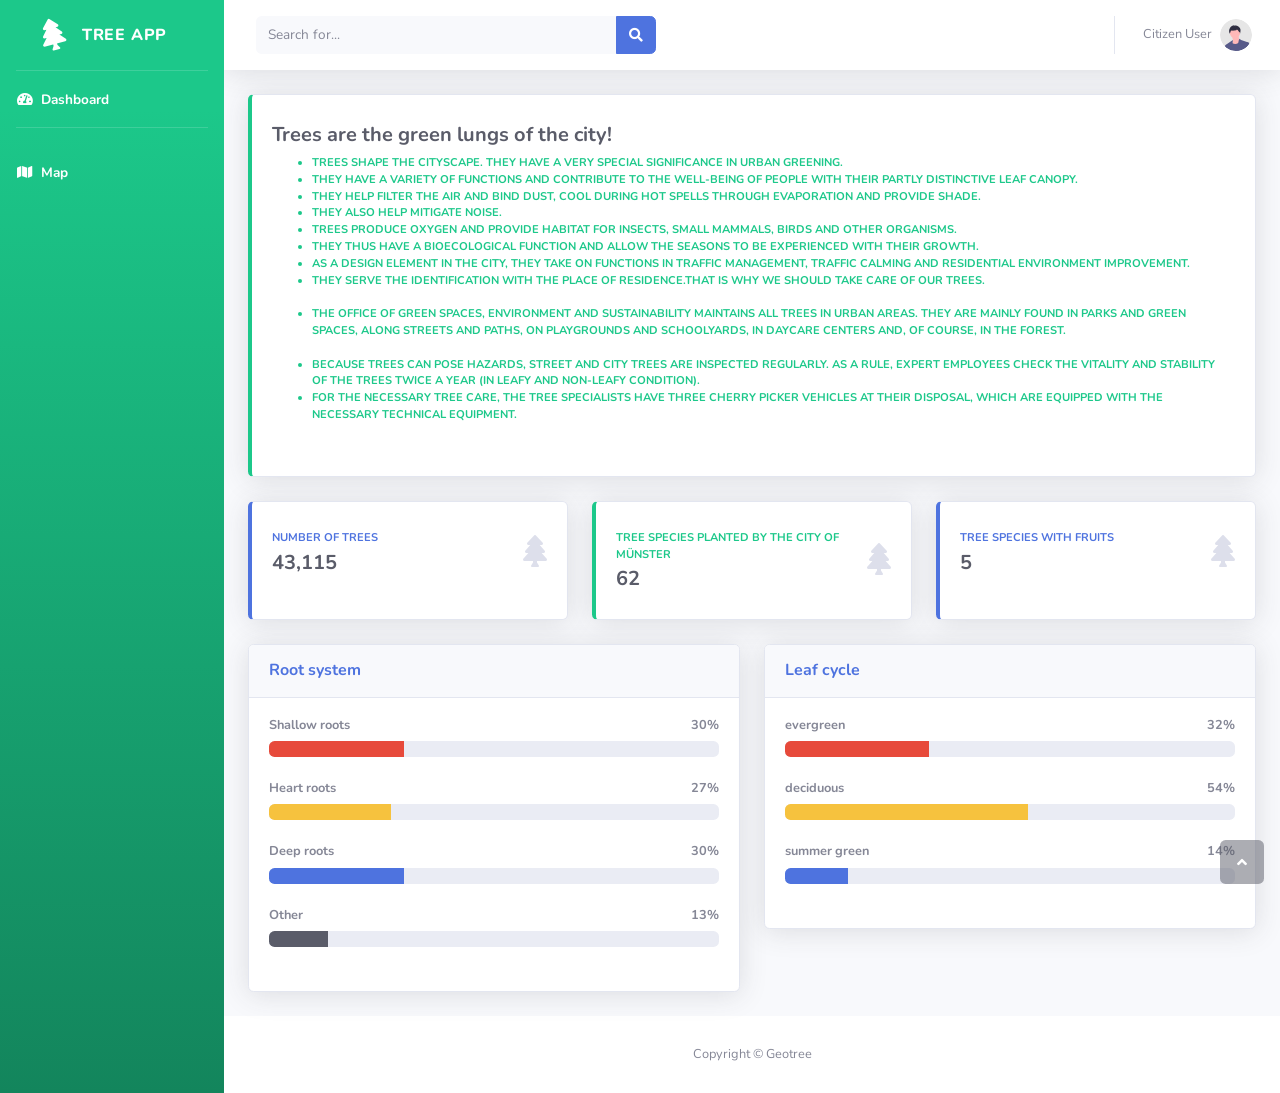
==== commit 60604cd0: "changes 06022021 Linking AllBackend API, Adding New Data Funtion, RedButton, BaseLayers" ====
--- a/index.html
+++ b/index.html
@@ -57,16 +57,6 @@
                     <i class="fas fa-fw fa-map"></i>
                     <span>Map</span></a>
             </li>
-
-            <!-- Divider -->
-           <!--  <hr class="sidebar-divider">
-
-            <li class="nav-item active">
-                <a class="nav-link" href="profile.html">
-                    <i class="fas fa-fw fa-user"></i>
-                    <span>Profile</span></a>
-            </li>-->
-
         </ul>
         <!-- End of Sidebar -->
 
@@ -125,123 +115,6 @@
                             </div>
                         </li>
 
-                        <!-- Nav Item - Alerts -->
-                        <!--<li class="nav-item dropdown no-arrow mx-1">
-                            <a class="nav-link dropdown-toggle" href="#" id="alertsDropdown" role="button"
-                                data-toggle="dropdown" aria-haspopup="true" aria-expanded="false">
-                                <i class="fas fa-bell fa-fw"></i>
-                                <! Counter - Alerts -->
-                                <!--<span class="badge badge-danger badge-counter">3+</span>-->
-                            </a>
-                            <!-- Dropdown - Alerts -->
-                            <!--<div class="dropdown-list dropdown-menu dropdown-menu-right shadow animated--grow-in"
-                                aria-labelledby="alertsDropdown">
-                                <h6 class="dropdown-header">
-                                    Alerts Center
-                                </h6>
-                                <a class="dropdown-item d-flex align-items-center" href="#">
-                                    <div class="mr-3">
-                                        <div class="icon-circle bg-primary">
-                                            <i class="fas fa-file-alt text-white"></i>
-                                        </div>
-                                    </div>
-                                    <div>
-                                        <div class="small text-gray-500">December 12, 2019</div>
-                                        <span class="font-weight-bold">A new monthly report is ready to download!</span>
-                                    </div>
-                                </a>
-                                <a class="dropdown-item d-flex align-items-center" href="#">
-                                    <div class="mr-3">
-                                        <div class="icon-circle bg-success">
-                                            <i class="fas fa-donate text-white"></i>
-                                        </div>
-                                    </div>
-                                    <div>
-                                        <div class="small text-gray-500">December 7, 2019</div>
-                                        $290.29 has been deposited into your account!
-                                    </div>
-                                </a>
-                                <a class="dropdown-item d-flex align-items-center" href="#">
-                                    <div class="mr-3">
-                                        <div class="icon-circle bg-warning">
-                                            <i class="fas fa-exclamation-triangle text-white"></i>
-                                        </div>
-                                    </div>
-                                    <div>
-                                        <div class="small text-gray-500">December 2, 2019</div>
-                                        Spending Alert: We've noticed unusually high spending for your account.
-                                    </div>
-                                </a>
-                                <a class="dropdown-item text-center small text-gray-500" href="#">Show All Alerts</a>
-                            </div>-->
-                       <!-- </li>-->
-
-                        <!-- Nav Item - Messages -->
-                       <!--  <li class="nav-item dropdown no-arrow mx-1">
-                            <a class="nav-link dropdown-toggle" href="#" id="messagesDropdown" role="button"
-                                data-toggle="dropdown" aria-haspopup="true" aria-expanded="false">
-                                <i class="fas fa-envelope fa-fw"></i>-->
-                                <!-- Counter - Messages -->
-                                <!--<span class="badge badge-danger badge-counter">7</span>-->
-                            <!--</a>-->
-                            <!-- Dropdown - Messages -->
-                           <!--  <div class="dropdown-list dropdown-menu dropdown-menu-right shadow animated--grow-in"
-                                aria-labelledby="messagesDropdown">
-                                <h6 class="dropdown-header">
-                                    Message Center
-                                </h6>
-                                <a class="dropdown-item d-flex align-items-center" href="#">
-                                    <div class="dropdown-list-image mr-3">
-                                        <img class="rounded-circle" src="img/undraw_profile_1.svg"
-                                            alt="">
-                                        <div class="status-indicator bg-success"></div>
-                                    </div>
-                                    <div class="font-weight-bold">
-                                        <div class="text-truncate">Hi there! I am wondering if you can help me with a
-                                            problem I've been having.</div>
-                                        <div class="small text-gray-500">Emily Fowler · 58m</div>
-                                    </div>
-                                </a>
-                                <a class="dropdown-item d-flex align-items-center" href="#">
-                                    <div class="dropdown-list-image mr-3">
-                                        <img class="rounded-circle" src="img/undraw_profile_2.svg"
-                                            alt="">
-                                        <div class="status-indicator"></div>
-                                    </div>
-                                    <div>
-                                        <div class="text-truncate">I have the photos that you ordered last month, how
-                                            would you like them sent to you?</div>
-                                        <div class="small text-gray-500">Jae Chun · 1d</div>
-                                    </div>
-                                </a>
-                                <a class="dropdown-item d-flex align-items-center" href="#">
-                                    <div class="dropdown-list-image mr-3">
-                                        <img class="rounded-circle" src="img/undraw_profile_3.svg"
-                                            alt="">
-                                        <div class="status-indicator bg-warning"></div>
-                                    </div>
-                                    <div>
-                                        <div class="text-truncate">Last month's report looks great, I am very happy with
-                                            the progress so far, keep up the good work!</div>
-                                        <div class="small text-gray-500">Morgan Alvarez · 2d</div>
-                                    </div>
-                                </a>
-                                <a class="dropdown-item d-flex align-items-center" href="#">
-                                    <div class="dropdown-list-image mr-3">
-                                        <img class="rounded-circle" src="https://source.unsplash.com/Mv9hjnEUHR4/60x60"
-                                            alt="">
-                                        <div class="status-indicator bg-success"></div>
-                                    </div>
-                                    <div>
-                                        <div class="text-truncate">Am I a good boy? The reason I ask is because someone
-                                            told me that people say this to all dogs, even if they aren't good...</div>
-                                        <div class="small text-gray-500">Chicken the Dog · 2w</div>
-                                    </div>
-                                </a>
-                                <a class="dropdown-item text-center small text-gray-500" href="#">Read More Messages</a>
-                            </div>
-                        </li>-->
-
                         <div class="topbar-divider d-none d-sm-block"></div>
 
                         <!-- Nav Item - User Information -->
@@ -252,27 +125,6 @@
                                 <img class="img-profile rounded-circle"
                                     src="img/undraw_profile.svg">
                             </a>
-                            <!-- Dropdown - User Information -->
-                            <!--  <div class="dropdown-menu dropdown-menu-right shadow animated--grow-in"
-                                aria-labelledby="userDropdown">
-                                <a class="dropdown-item" href="#">
-                                    <i class="fas fa-user fa-sm fa-fw mr-2 text-gray-400"></i>
-                                    Profile
-                                </a>
-                                <a class="dropdown-item" href="#">
-                                    <i class="fas fa-cogs fa-sm fa-fw mr-2 text-gray-400"></i>
-                                    Settings
-                                </a>
-                                <a class="dropdown-item" href="#">
-                                    <i class="fas fa-list fa-sm fa-fw mr-2 text-gray-400"></i>
-                                    Activity Log
-                                </a>
-                                <div class="dropdown-divider"></div>
-                                <a class="dropdown-item" href="#" data-toggle="modal" data-target="#logoutModal">
-                                    <i class="fas fa-sign-out-alt fa-sm fa-fw mr-2 text-gray-400"></i>
-                                    Logout
-                                </a>
-                            </div>-->
                         </li>
 
                     </ul>
@@ -283,17 +135,43 @@
                 <!-- Begin Page Content -->
                 <div class="container-fluid">
 
-                   <!-- Page Heading -->
-                  <!--   <div class="d-sm-flex align-items-center justify-content-between mb-4">
-                        <h1 class="h3 mb-0 text-gray-800">Dashboard</h1>
-                        <a href="#" class="d-none d-sm-inline-block btn btn-sm btn-primary shadow-sm"><i
-                                class="fas fa-download fa-sm text-white-50"></i> Generate Report</a>
+                    <div class="row">
+                        <div class="col-xl-12 col-md-6 mb-4">
+                            <div class="card border-left-success shadow h-100 py-2">
+                                <div class="card-body">
+                                    <div class="row no-gutters align-items-center">
+                                    <div class="h5 mb-2 font-weight-bold text-gray-800">Trees are the green lungs of the city!   </div>
+                                        <div class="row no-gutters align-items-center">
+                                            <div class="col mr-2">
+                                                <div class="text-xs font-weight-bold text-success text-uppercase mb-4">
+                                                    <ul>
+                                                        <li>Trees shape the cityscape. They have a very special significance in urban greening.</li>
+                                                        <li>They have a variety of functions and contribute to the well-being of people with their partly distinctive leaf canopy. </li>
+                                                        <li>They help filter the air and bind dust, cool during hot spells through evaporation and provide shade.</li>
+                                                        <li>They also help mitigate noise.</li>
+                                                        <li>Trees produce oxygen and provide habitat for insects, small mammals, birds and other organisms.</li>
+                                                        <li>They thus have a bioecological function and allow the seasons to be experienced with their growth.</li> 
+                                                        <li>As a design element in the city, they take on functions in traffic management, traffic calming and residential environment improvement.</li>
+                                                        <li>They serve the identification with the place of residence.That is why we should take care of our trees.</li>
+                                                        <br>
+                                                        <li>The Office of Green Spaces, Environment and Sustainability maintains all trees in urban areas. They are mainly found in parks and green spaces, along streets and paths, on playgrounds and schoolyards, in daycare centers and, of course, in the forest.</li>
+                                                        
+                                                        </br>
+                                                        <li>Because trees can pose hazards, street and city trees are inspected regularly. As a rule, expert employees check the vitality and stability of the trees twice a year (in leafy and non-leafy condition).</li> 
+                                                        <li>For the necessary tree care, the tree specialists have three cherry picker vehicles at their disposal, which are equipped with the necessary technical equipment.</li>
+                                                    </ul>
+                                                    </div>
+                                            </div>
+                                        </div>
+                                    </div>
+                                </div> 
+                            </div>
+                        </div>
                     </div>
--->
+
                     <!-- Content Row -->
                     <div class="row">
-   <!-- Earnings (Monthly) Card Example -->
-                        <div class="col-xl-3 col-md-6 mb-4">
+                        <div class="col-xl-4 col-md-6 mb-4">
                             <div class="card border-left-primary shadow h-100 py-2">
                                 <div class="card-body">
                                     <div class="row no-gutters align-items-center">
@@ -310,7 +188,7 @@
                             </div>
                         </div>
                         <!-- Earnings (Monthly) Card Example -->
-                         <div class="col-xl-3 col-md-6 mb-4">
+                         <div class="col-xl-4 col-md-6 mb-4">
                             <div class="card border-left-success shadow h-100 py-2">
                                 <div class="card-body">
                                     <div class="row no-gutters align-items-center">
@@ -333,7 +211,7 @@
 
                         <!-- Earnings (Monthly) Card Example -->
                      
-                        <div class="col-xl-3 col-md-6 mb-4">
+                        <div class="col-xl-4 col-md-6 mb-4">
                             <div class="card border-left-primary shadow h-100 py-2">
                                 <div class="card-body">
                                     <div class="row no-gutters align-items-center">
@@ -349,133 +227,12 @@
                                 </div>
                             </div>
                         </div>
-
-                        <!-- Earnings (Monthly) Card Example -->
-                        <!--<div class="col-xl-3 col-md-6 mb-4">
-                            <div class="card border-left-info shadow h-100 py-2">
-                                <div class="card-body">
-                                    <div class="row no-gutters align-items-center">
-                                        <div class="col mr-2">
-                                            <div class="text-xs font-weight-bold text-info text-uppercase mb-1">Tasks
-                                            </div>
-                                            <div class="row no-gutters align-items-center">
-                                                <div class="col-auto">
-                                                    <div class="h5 mb-0 mr-3 font-weight-bold text-gray-800">50%</div>
-                                                </div>
-                                                <div class="col">
-                                                    <div class="progress progress-sm mr-2">
-                                                        <div class="progress-bar bg-info" role="progressbar"
-                                                            style="width: 50%" aria-valuenow="50" aria-valuemin="0"
-                                                            aria-valuemax="100"></div>
-                                                    </div>
-                                                </div>
-                                            </div>
-                                        </div>
-                                        <div class="col-auto">
-                                            <i class="fas fa-clipboard-list fa-2x text-gray-300"></i>
-                                        </div>
-                                    </div>
-                                </div>
-                            </div>
-                        </div>-->
                   </div>
-                          
-                <div >
-                
-                            <div class="card border-left-success shadow h-100 py-2">
-                           
-                                <div class="card-body">
-                                 <div class="h5 mb-0 font-weight-bold text-gray-800">Trees are the green lungs of the city!   </div>
-                                 
-                                    <div class="row no-gutters align-items-center">
-                                        <div class="col mr-2">
-                                            <div class="text-xs font-weight-bold text-success text-uppercase mb-1">
-                                                Trees shape the cityscape. They have a very special significance in urban greening. </br>
-                                                They have a variety of functions and contribute to the well-being of people with their partly distinctive leaf canopy. 
-                                                </br>They help filter the air and bind dust, cool during hot spells through evaporation and provide shade.</br> They also help mitigate noise. 
-                                                </br>Trees produce oxygen and provide habitat for insects, small mammals, birds and other organisms. 
-                                                </br>They thus have a bioecological function and allow the seasons to be experienced with their growth. 
-                                                </br>As a design element in the city, they take on functions in traffic management, traffic calming and residential environment improvement. 
-                                                </br>They serve the identification with the place of residence.That is why we should take care of our trees. 
-                                                </br>
-                                                </br>The Office of Green Spaces, Environment and Sustainability maintains all trees in urban areas. They are mainly found in parks and green spaces, along streets and paths, on playgrounds and schoolyards, in daycare centers and, of course, in the forest. 
-                                                
-                                                </br>
-                                                </br>Because trees can pose hazards, street and city trees are inspected regularly. As a rule, expert employees check the vitality and stability of the trees twice a year (in leafy and non-leafy condition). 
-                                                </br>For the necessary tree care, the tree specialists have three cherry picker vehicles at their disposal, which are equipped with the necessary technical equipment.
-
-                                            </div>
-                                            
-                                        </div>
-                                        
-                                       
-                                      
-                                        
-                                    </div>
-                                </div>
-                            </div>
-                            
-                        </div>
-                        <!-- Pending Requests Card Example -->
-                        <!-- <div class="col-xl-3 col-md-6 mb-4">
-                            <div class="card border-left-warning shadow h-100 py-2">
-                                <div class="card-body">
-                                    <div class="row no-gutters align-items-center">
-                                        <div class="col mr-2">
-                                           <div class="text-xs font-weight-bold text-warning text-uppercase mb-1">
-                                                Pending Requests</div>
-                                            <div class="h5 mb-0 font-weight-bold text-gray-800">18</div>
-                                        </div>
-                                        <div class="col-auto">
-                                            <i class="fas fa-comments fa-2x text-gray-300"></i>
-                                        </div>-->
-                                    </div>
-                                </div>
-                            <!--</div>
-                        </div>
-                    </div>-->
-
-                    <!-- Content Row -->
-
-                   <!-- <div class="row">-->
-                    
-
+
+                <div class="row">
                  <!-- Pie Chart -->
-                <div class="col-xl-4 col-lg-5">
-                     <div class="card shadow mb-4">
-                            
-                                <!-- Card Header - Dropdown -->
-                                <!-- <div
-                                    class="card-header py-3 d-flex flex-row align-items-center justify-content-between">
-                                    <h6 class="m-0 font-weight-bold text-primary">Root system</h6>
-                                </div>-->
-                                <!-- Card Body -->
-                                <!-- <div class="card-body">
-                                    <div class="chart-pie pt-4 pb-2">
-                                        <canvas id="myPieChart"></canvas>
-                                    </div>
-                                    <div class="mt-4 text-center small">
-                                        <span class="mr-2">
-                                            <i class="fas fa-circle text-primary"></i> evergreen
-                                            <span
-                                            class="float-right">30%</span>
-                                        </span>
-                                        <span class="mr-2">
-                                            <i class="fas fa-circle text-success"></i> deciduous
-                                        </span>
-                                        <span class="mr-2">
-                                            <i class="fas fa-circle text-info"></i> deep roots
-                                        </span>
-                                        </span>
-                                        <span class="mr-2">
-                                            <i class="fas fa-circle text-info"></i> other
-                                        </span>
-                                    </div>
-                                </div>
-                            </div>
-                        </div>-->
+                    <div class="col-xl-6 col-lg-5">
                          <!-- Project Card Example -->
-                          <div >
                             <div class="card shadow mb-4">
                                 <div class="card-header py-3">
                                     <h6 class="m-0 font-weight-bold text-primary">Root system</h6>
@@ -507,9 +264,11 @@
                                     </div>
                                     
                                 </div>
+                            </div>
+                        </div>
 
                         <!-- Content Column -->
-                        <div class="col-lg-8 mb-4">
+                        <div class="col-lg-6 mb-4">
 
                             <!-- Project Card Example -->
                             <div class="card shadow mb-4">
@@ -535,16 +294,9 @@
                                         <div class="progress-bar" role="progressbar" style="width: 14%"
                                             aria-valuenow="80" aria-valuemin="0" aria-valuemax="100"></div>
                                     </div>
-                                    
-                                </div>
-                            </div>
-
-                            
-                            </div>
-                        </div>
-
-                    </div>
-
+                                </div>
+                            </div>
+                        </div>
                 </div>
                 <!-- /.container-fluid -->
 
